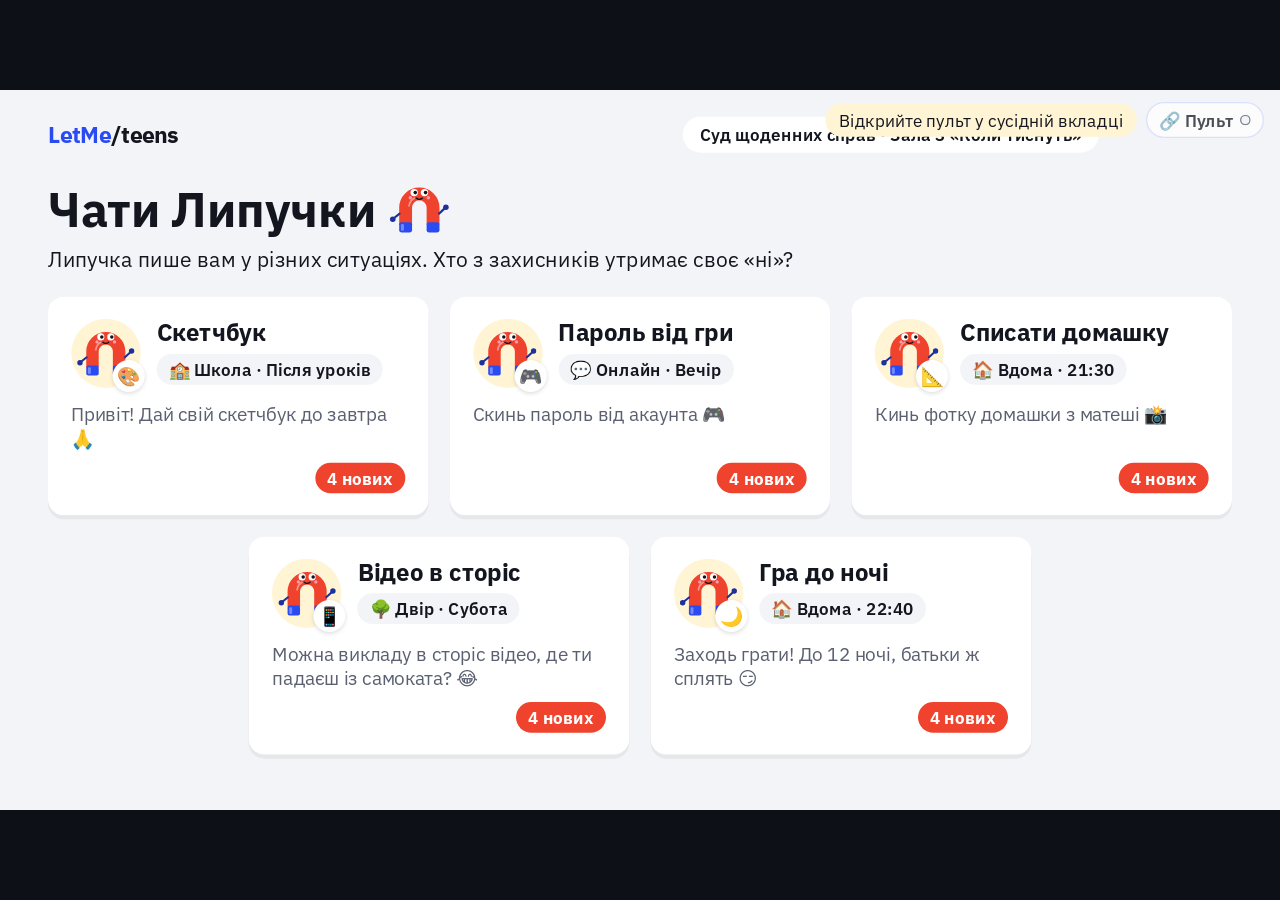
==== index.html @ 35b5435d "Міні-гра «Чат з Липучкою»: екран гри, пульт тренера, сценарії Co-Authored-By: Claude Opus 5.5 <norep" ====
<!doctype html>
<html lang="uk">
<head>
<meta charset="utf-8">
<meta name="viewport" content="width=device-width, initial-scale=1">
<title>Чат з Липучкою</title>
<meta name="description" content="Міні-гра LetMe/teens: втримати своє «ні», коли тиснуть.">
<link rel="icon" href="data:image/svg+xml,<svg xmlns='http://www.w3.org/2000/svg' viewBox='0 0 100 100'><text y='.9em' font-size='90'>🧲</text></svg>">
<link rel="preconnect" href="https://fonts.googleapis.com">
<link rel="preconnect" href="https://fonts.gstatic.com" crossorigin>
<link href="https://fonts.googleapis.com/css2?family=IBM+Plex+Sans:wght@400;600;700&display=swap" rel="stylesheet">
<link rel="stylesheet" href="style.css">
</head>
<body>
<div id="viewport">
  <div id="stage">

    <!-- ===== Список чатів ===== -->
    <section id="view-list" class="view">
      <header class="list-head">
        <div class="brand">LetMe<span>/teens</span></div>
        <div class="crumbs">Суд щоденних справ · Зала 3 «Коли тиснуть»</div>
      </header>
      <h1 class="list-title">Чати Липучки <span class="mag-inline" id="list-mag"></span></h1>
      <p class="list-sub">Липучка пише вам у різних ситуаціях. Хто з захисників утримає своє «ні»?</p>
      <div class="chat-grid" id="chat-grid"></div>
    </section>

    <!-- ===== Чат ===== -->
    <section id="view-chat" class="view">
      <div class="ctx">
        <span class="place-pill" id="ctx-place"></span>
        <p class="ctx-text" id="ctx-text"></p>
      </div>

      <div class="col-left">
        <h2 class="col-title">Сила Липучки</h2>
        <div class="power">
          <div class="meter" id="meter">
            <div class="seg" data-i="3"></div>
            <div class="seg" data-i="2"></div>
            <div class="seg" data-i="1"></div>
            <div class="seg" data-i="0"></div>
          </div>
          <div class="magnet-zone">
            <div class="field" id="field"><i></i><i></i><i></i></div>
            <div class="big-magnet" id="big-magnet"></div>
          </div>
        </div>
        <div class="round-pill" id="round-pill"></div>
        <div class="win-card" id="win-card">
          <div class="win-title">Липучка відклеїлась! 🎉</div>
          <div class="win-sub">Ви 4 рази втримали своє&nbsp;«ні»</div>
        </div>
      </div>

      <div class="phone" id="phone">
        <div class="ph-status"><span id="ph-time">9:41</span><span class="ph-icons">📶 🔋</span></div>
        <div class="ph-head">
          <span class="ph-back">‹</span>
          <div class="ph-ava" id="ph-ava"></div>
          <div class="ph-who">
            <div class="ph-name">Липучка 🧲</div>
            <div class="ph-state" id="ph-state"><i class="online-dot"></i>у мережі</div>
          </div>
        </div>
        <div class="ph-msgs" id="msgs"></div>
        <div class="ph-input"><span class="ph-field">Повідомлення</span><span class="ph-mic">🎙️</span></div>
      </div>

      <div class="col-right">
        <h2 class="col-title">Інструменти захисника</h2>
        <ul class="tools">
          <li>🔁 Платівка: «Моя відповідь — ні»</li>
          <li>🚫 Не сперечаюся</li>
          <li>🚶 Змінюю тему або йду</li>
        </ul>
        <div class="feedback" id="feedback"></div>
      </div>

      <div class="freeze" id="freeze">
        <div class="freeze-card">
          <div class="freeze-title">Стоп-кадр! ⏪</div>
          <div class="freeze-text">Ой, Липучка прилипла! Перемотуємо назад — спробуємо ще раз?</div>
        </div>
      </div>
    </section>

    <!-- ===== Частина Б: Редакція суду ===== -->
    <section id="view-edit" class="view">
      <header class="list-head">
        <div class="brand">LetMe<span>/teens</span></div>
        <div class="crumbs">Суд щоденних справ · Частина Б</div>
      </header>
      <h1 class="list-title">Редакція суду ✍️</h1>
      <p class="list-sub" id="edit-sub"></p>
      <div class="drafts" id="drafts"></div>
    </section>

    <div class="confetti" id="confetti"></div>

    <div class="corner">
      <span class="corner-hint" id="corner-hint">Відкрийте пульт у сусідній вкладці</span>
      <button class="pult-link" id="pult-link" type="button" aria-label="Пульт"><span>🔗 Пульт</span><i class="pult-dot" id="pult-dot"></i></button>
      <div class="pult-pop" id="pult-pop">
        <a href="pult.html" target="lypuchka-pult" id="pop-open">Відкрити пульт у новій вкладці ↗</a>
        <div id="pop-room"></div>
        <div class="pop-keys">F — повний екран · Esc — до чатів · 1–4 — оцінка · Пробіл — пропустити «друкує…»</div>
      </div>
    </div>
  </div>
</div>
<script type="module" src="game.js"></script>
</body>
</html>
---- style.css ----
:root {
  --cobalt: #2B4BF2;
  --cobalt-700: #1C319D;
  --cobalt-100: #D5DBFC;
  --sun: #FFC629;
  --sun-100: #FFF4D4;
  --ink: #14161F;
  --ink-muted: #5B6070;
  --paper: #F3F4F7;
  --white: #FFFFFF;
  --tomato: #F0432E;
  --teal: #14998F;
  --bubble: #F5A9C6;
  --leaf: #86B04A;
  --r-card: 24px;
  --r-pill: 999px;
  --font: "IBM Plex Sans", system-ui, -apple-system, "Segoe UI", sans-serif;
}

* { box-sizing: border-box; }
html, body { margin: 0; height: 100%; }
body {
  background: #0E1018;
  color: var(--ink);
  font-family: var(--font);
  overflow: hidden;
}

#viewport { position: fixed; inset: 0; overflow: hidden; }
#stage {
  position: absolute;
  left: 0; top: 0;
  width: 1920px; height: 1080px;
  transform-origin: 0 0;
  background: var(--paper);
  overflow: hidden;
  font-size: 26px;
}

.view { position: absolute; inset: 0; display: none; }
.view.on { display: block; }

/* ---------- Список чатів ---------- */
.list-head {
  display: flex; align-items: center; justify-content: space-between;
  padding: 40px 72px 0;
}
.brand { font-weight: 700; font-size: 34px; color: var(--cobalt); letter-spacing: -.5px; }
.brand span { color: var(--ink); }
.crumbs {
  font-size: 26px; font-weight: 600;
  background: var(--white); border-radius: var(--r-pill);
  padding: 10px 26px; margin-right: 200px;
}
.list-title {
  font-size: 72px; line-height: 1.05; margin: 40px 72px 8px; font-weight: 700;
  display: flex; align-items: center; gap: 20px;
}
.mag-inline { display: inline-block; width: 90px; height: 90px; }
.mag-inline svg { width: 100%; height: 100%; }
.list-sub { font-size: 32px; margin: 0 72px 36px; color: var(--ink); }

.chat-grid {
  display: grid; grid-template-columns: repeat(6, 1fr);
  gap: 32px; padding: 0 72px;
}
.chat-card {
  grid-column: span 2;
  background: var(--white);
  border-radius: var(--r-card);
  padding: 30px 32px;
  display: grid; grid-template-columns: 104px 1fr; gap: 6px 24px;
  align-items: start;
  box-shadow: 0 6px 0 rgba(20,22,31,.06);
  border: 3px solid transparent;
  cursor: pointer;
  position: relative;
  min-height: 300px;
  grid-template-rows: auto auto 1fr auto;
}
.chat-card:nth-child(4) { grid-column: 2 / span 2; }
.chat-card:nth-child(5) { grid-column: 4 / span 2; }
.chat-card.done { border-color: var(--leaf); }
.chat-card .ava { grid-row: span 2; }
.ava {
  width: 104px; height: 104px; border-radius: 50%;
  background: var(--sun-100); display: grid; place-items: center;
  position: relative;
}
.ava svg { width: 84%; height: 84%; }
.ava .ic {
  position: absolute; right: -6px; bottom: -6px;
  width: 48px; height: 48px; border-radius: 50%;
  background: var(--white); display: grid; place-items: center; font-size: 28px;
  box-shadow: 0 2px 6px rgba(20,22,31,.15);
}
.card-title { font-size: 36px; font-weight: 700; line-height: 1.15; }
.place-pill {
  display: inline-block; justify-self: start;
  background: var(--paper); border-radius: var(--r-pill);
  padding: 6px 18px; font-size: 26px; font-weight: 600; white-space: nowrap;
}
.card-preview {
  grid-column: 1 / -1;
  font-size: 28px; line-height: 1.35; color: var(--ink-muted);
  margin-top: 14px;
  display: -webkit-box; -webkit-line-clamp: 2; -webkit-box-orient: vertical; overflow: hidden;
}
.card-badge {
  grid-column: 1 / -1; justify-self: end; align-self: end; margin-top: 10px;
  border-radius: var(--r-pill); padding: 6px 18px;
  font-size: 26px; font-weight: 700;
  background: var(--tomato); color: var(--white);
}
.chat-card.done .card-badge { background: var(--leaf); color: var(--ink); }

/* ---------- Чат ---------- */
.ctx {
  position: absolute; left: 72px; right: 72px; top: 26px; height: 108px;
  display: flex; align-items: center; gap: 24px;
  background: var(--white); border-radius: var(--r-card);
  padding: 14px 32px;
}
.ctx .place-pill { background: var(--sun); color: var(--ink); font-size: 28px; padding: 10px 22px; }
.ctx-text { margin: 0; font-size: 30px; line-height: 1.3; }

.col-left, .col-right {
  position: absolute; top: 160px; bottom: 30px; width: 560px;
}
.col-left { left: 60px; }
.col-right { right: 60px; }
.col-title { font-size: 34px; margin: 0 0 22px; font-weight: 700; }

.power { display: flex; gap: 26px; height: 520px; }
.meter {
  width: 104px; flex: none;
  display: flex; flex-direction: column; gap: 12px;
  padding: 12px; background: var(--white); border-radius: var(--r-card);
}
.seg {
  flex: 1; border-radius: 16px;
  background: var(--tomato);
  position: relative;
  transition: background .5s, opacity .5s, transform .5s;
}
.seg::after {
  content: "🧲"; position: absolute; inset: 0; display: grid; place-items: center; font-size: 34px;
  transition: opacity .4s;
}
.seg.off { background: var(--paper); box-shadow: inset 0 0 0 3px var(--cobalt-100); }
.seg.off::after { opacity: 0; }
.seg.pop { animation: segpop .6s; }
@keyframes segpop { 30% { transform: scale(1.15); background: var(--sun); } }

.magnet-zone { position: relative; flex: 1; }
.big-magnet {
  position: absolute; top: 90px; right: -40px;
  width: 300px; height: 300px;
  --away: 0px;
  transition: transform .8s cubic-bezier(.3,1.4,.5,1);
  transform: translateX(var(--away)) rotate(14deg);
}
.big-magnet svg { width: 100%; height: 100%; overflow: visible; }
.big-magnet.wiggle { animation: wiggle 1.2s ease-in-out infinite; }
@keyframes wiggle { 50% { translate: 0 -10px; } }
.big-magnet.fly { animation: flyaway 1.8s ease-in forwards; }
@keyframes flyaway {
  20% { translate: 30px 10px; }
  100% { translate: -700px -900px; rotate: -540deg; opacity: 0; }
}
.big-magnet.snap { animation: snap .5s; }
@keyframes snap { 50% { translate: 80px 0; } }
.field {
  position: absolute; right: -70px; top: 140px; width: 80px; height: 200px;
  transition: opacity .6s;
}
.field i {
  position: absolute; top: 50%; border: 5px solid var(--cobalt); border-left: 0; border-top-color: transparent; border-bottom-color: transparent;
  border-radius: 0 50% 50% 0; opacity: .5;
  animation: pulse 1.6s ease-in-out infinite;
}
.field i:nth-child(1) { left: 0; width: 24px; height: 60px; margin-top: -30px; }
.field i:nth-child(2) { left: 14px; width: 36px; height: 110px; margin-top: -55px; animation-delay: .2s; }
.field i:nth-child(3) { left: 28px; width: 48px; height: 160px; margin-top: -80px; animation-delay: .4s; }
@keyframes pulse { 50% { opacity: .15; } }

.round-pill {
  margin-top: 26px; display: inline-block;
  background: var(--cobalt); color: var(--white);
  border-radius: var(--r-pill); padding: 12px 28px; font-size: 30px; font-weight: 600;
}

.win-card {
  display: none;
  position: absolute; left: 0; right: 0; top: 70px; height: 520px;
  background: var(--sun); color: var(--ink); border-radius: var(--r-card);
  padding: 44px 36px; text-align: center;
  flex-direction: column; justify-content: center;
  box-shadow: 0 10px 0 rgba(20,22,31,.12);
}
.win-card.on { display: flex; animation: popin .6s cubic-bezier(.3,1.5,.5,1); }
.win-title { font-size: 56px; font-weight: 700; line-height: 1.1; }
.win-sub { font-size: 36px; margin-top: 18px; font-weight: 600; }
@keyframes popin { from { transform: scale(.6); opacity: 0; } }

/* Телефон */
.phone {
  position: absolute; left: 650px; top: 152px;
  width: 620px; height: 912px;
  background: var(--white);
  border: 14px solid var(--ink);
  border-radius: 64px;
  overflow: hidden;
  display: flex; flex-direction: column;
  box-shadow: 0 24px 50px rgba(20,22,31,.18);
  transition: filter .4s, transform .4s;
}
.ph-status {
  display: flex; justify-content: space-between; align-items: center;
  padding: 12px 36px 4px; font-size: 26px; font-weight: 600; flex: none;
}
.ph-head {
  display: flex; align-items: center; gap: 16px;
  padding: 10px 22px 16px; border-bottom: 2px solid var(--paper); flex: none;
}
.ph-back { font-size: 54px; color: var(--cobalt); line-height: 1; margin-top: -8px; }
.ph-ava { width: 76px; height: 76px; border-radius: 50%; background: var(--sun-100); display: grid; place-items: center; flex: none; }
.ph-ava svg { width: 84%; height: 84%; }
.ph-name { font-size: 32px; font-weight: 700; line-height: 1.1; }
.ph-state { font-size: 26px; color: var(--ink-muted); display: flex; align-items: center; gap: 8px; }
.ph-state.typing { color: var(--cobalt-700); font-weight: 600; }
.online-dot { width: 14px; height: 14px; border-radius: 50%; background: var(--leaf); display: inline-block; }
.ph-state.typing .online-dot { display: none; }

.ph-msgs {
  flex: 1; overflow-y: auto; overflow-x: hidden;
  padding: 18px 20px 24px;
  display: flex; flex-direction: column; gap: 12px;
  background: linear-gradient(var(--white), #F8F9FC);
  scrollbar-width: none;
}
.ph-msgs::-webkit-scrollbar { display: none; }
.ph-msgs > :first-child { margin-top: auto; }

.ph-input {
  flex: none; display: flex; align-items: center; gap: 14px;
  padding: 14px 20px 22px; border-top: 2px solid var(--paper);
}
.ph-field {
  flex: 1; background: var(--paper); border-radius: var(--r-pill);
  padding: 14px 24px; font-size: 26px; color: var(--ink-muted);
}
.ph-mic { font-size: 32px; }

.msg { display: flex; flex-direction: column; max-width: 84%; }
.msg.ly { align-self: flex-start; align-items: flex-start; }
.msg.kid { align-self: flex-end; align-items: flex-end; }
.msg.sys { align-self: center; max-width: 100%; }
.msg.enter { animation: msgin .35s cubic-bezier(.2,1.3,.5,1); }
.msg.leave { animation: msgout .5s forwards; }
@keyframes msgin { from { transform: translateY(20px) scale(.9); opacity: 0; } }
@keyframes msgout { to { transform: translateX(80px); opacity: 0; } }

.bub {
  font-size: 32px; line-height: 1.3;
  padding: 14px 24px; border-radius: var(--r-card);
  overflow-wrap: anywhere;
}
.ly .bub { background: var(--cobalt-100); color: var(--ink); border-bottom-left-radius: 8px; }
.kid .bub { background: var(--cobalt); color: var(--white); border-bottom-right-radius: 8px; }
.ly.burst-more .bub { border-top-left-radius: 8px; }
.who { font-size: 26px; font-weight: 600; color: var(--ink-muted); margin: 6px 10px 4px; }
.ticks { font-size: 26px; margin-left: 12px; opacity: .55; white-space: nowrap; color: var(--white); }
.ticks.read { opacity: 1; font-weight: 700; }
.sys-pill {
  font-size: 26px; font-weight: 600; background: var(--paper); border-radius: var(--r-pill);
  padding: 6px 20px; margin: 8px 0;
}
.sticker { font-size: 120px; line-height: 1.1; padding: 4px 6px; }
.voice { display: flex; flex-direction: column; gap: 10px; min-width: 380px; }
.voice-row { display: flex; align-items: center; gap: 16px; }
.voice-play {
  width: 56px; height: 56px; border-radius: 50%; background: var(--cobalt); color: var(--white);
  display: grid; place-items: center; font-size: 24px; flex: none;
}
.wave { display: flex; align-items: center; gap: 4px; height: 50px; flex: 1; }
.wave i { width: 6px; border-radius: 3px; background: var(--cobalt-700); }
.voice-dur { font-size: 26px; font-weight: 600; white-space: nowrap; }
.voice-tr { font-style: italic; font-size: 30px; line-height: 1.3; }
.typing-bub { display: flex; gap: 10px; padding: 22px 26px; }
.typing-bub i {
  width: 16px; height: 16px; border-radius: 50%; background: var(--cobalt-700);
  animation: dots 1s infinite;
}
.typing-bub i:nth-child(2) { animation-delay: .15s; }
.typing-bub i:nth-child(3) { animation-delay: .3s; }
@keyframes dots { 0%, 60%, 100% { transform: translateY(0); opacity: .4; } 30% { transform: translateY(-10px); opacity: 1; } }

/* Права колонка */
.tools { list-style: none; margin: 0 0 30px; padding: 0; display: flex; flex-direction: column; gap: 16px; }
.tools li {
  background: var(--white); border: 3px solid var(--cobalt);
  border-radius: 40px; padding: 16px 28px;
  font-size: 28px; font-weight: 600; line-height: 1.25;
}
.feedback { display: flex; flex-direction: column; gap: 18px; }
.fb {
  border-radius: var(--r-card); padding: 24px 28px;
  font-size: 30px; line-height: 1.3; font-weight: 600;
  animation: popin .45s cubic-bezier(.3,1.5,.5,1);
}
.fb big { display: block; font-size: 40px; line-height: 1.15; font-weight: 700; margin-bottom: 4px; }
.fb.turn { background: var(--sun-100); color: var(--ink); border: 3px dashed var(--sun); }
.fb.praise { background: var(--leaf); color: var(--ink); }
.fb.praise.blue { background: var(--teal); color: var(--white); }
.fb.warn { background: var(--sun); color: var(--ink); }
.fb.alert { background: var(--white); color: var(--ink); border: 4px solid var(--tomato); }

/* Стоп-кадр */
.freeze {
  position: absolute; inset: 0; display: none;
  background: rgba(20,22,31,.72);
  align-items: center; justify-content: center;
  z-index: 20;
}
.freeze.on { display: flex; animation: fadein .3s; }
.freeze::before, .freeze::after {
  content: ""; position: absolute; left: 0; right: 0; height: 60px;
  background: repeating-linear-gradient(90deg, var(--ink) 0 40px, transparent 40px 70px);
  border-block: 10px solid var(--ink);
}
.freeze::before { top: 0; }
.freeze::after { bottom: 0; }
.freeze-card {
  background: var(--white); border-radius: var(--r-card);
  border: 8px solid var(--tomato);
  padding: 50px 64px; text-align: center; max-width: 1100px;
  animation: popin .5s cubic-bezier(.3,1.5,.5,1);
}
.freeze-title { font-size: 96px; font-weight: 700; line-height: 1; }
.freeze-text { font-size: 40px; margin-top: 26px; line-height: 1.3; font-weight: 600; }
#view-chat.frozen .phone { filter: grayscale(1) contrast(1.1); transform: rotate(-1.5deg); }
@keyframes fadein { from { opacity: 0; } }

/* ---------- Частина Б ---------- */
.drafts {
  display: grid; grid-template-columns: 1fr 1fr; gap: 32px; padding: 0 72px;
}
.draft {
  background: var(--white); border-radius: var(--r-card); padding: 30px 34px;
  border: 4px solid transparent; transition: border-color .3s, box-shadow .3s;
  display: flex; flex-direction: column; gap: 18px;
}
.draft.active { border-color: var(--sun); box-shadow: 0 0 0 10px var(--sun-100); }
.draft-top { display: flex; align-items: center; gap: 16px; }
.draft-top .ava { width: 72px; height: 72px; }
.draft-label { font-size: 28px; font-weight: 700; flex: 1; }
.tag { border-radius: var(--r-pill); padding: 6px 18px; font-size: 26px; font-weight: 700; }
.tag.edit { background: var(--sun); color: var(--ink); }
.tag.ok { background: var(--leaf); color: var(--ink); }
.was, .now {
  font-size: 34px; line-height: 1.3; border-radius: var(--r-card); padding: 18px 26px;
  position: relative;
}
.was { background: var(--cobalt-100); color: var(--ink); }
.was.struck { background: var(--paper); text-decoration: line-through; text-decoration-color: var(--tomato); text-decoration-thickness: 5px; box-shadow: inset 6px 0 0 var(--tomato); }
.now { background: var(--white); border: 4px solid var(--teal); color: var(--ink); animation: popin .5s cubic-bezier(.3,1.5,.5,1); }
.lbl { display: block; font-size: 26px; font-weight: 700; margin-bottom: 4px; text-decoration: none; }
.was.struck .lbl { display: inline-block; color: var(--white); background: var(--tomato); border-radius: var(--r-pill); padding: 2px 14px; }
.now .lbl { display: inline-block; background: var(--leaf); color: var(--ink); border-radius: var(--r-pill); padding: 2px 14px; }
.arrow { font-size: 40px; text-align: center; line-height: 1; }

/* ---------- Конфеті ---------- */
.confetti { position: absolute; inset: 0; pointer-events: none; overflow: hidden; z-index: 30; }
.confetti i {
  position: absolute; top: -40px; width: 18px; height: 28px; border-radius: 4px;
  animation: fall linear forwards;
}
@keyframes fall { to { transform: translateY(1200px) rotate(720deg); } }

/* ---------- Кут: пульт ---------- */
.corner {
  position: absolute; right: 24px; top: 18px; z-index: 40;
  display: flex; align-items: center; gap: 14px;
}
#view-chat.on ~ .corner { top: auto; bottom: 18px; }
.corner-hint {
  font-size: 26px; background: var(--sun-100); color: var(--ink);
  padding: 8px 20px; border-radius: var(--r-pill); display: none;
}
.corner-hint.on { display: inline-block; }
.pult-link {
  font: 600 26px var(--font); color: var(--ink);
  background: var(--white); border: 2px solid var(--cobalt-100);
  border-radius: var(--r-pill); padding: 8px 18px;
  display: flex; align-items: center; gap: 10px; cursor: pointer; opacity: .75;
}
.pult-link:hover { opacity: 1; }
.pult-dot { width: 16px; height: 16px; border-radius: 50%; background: var(--paper); box-shadow: inset 0 0 0 2px var(--ink-muted); }
.pult-dot.on { background: var(--leaf); box-shadow: none; }
.pult-pop {
  display: none; position: absolute; right: 0; top: 64px; width: 560px;
  background: var(--white); border-radius: var(--r-card); padding: 24px;
  box-shadow: 0 12px 40px rgba(20,22,31,.25); font-size: 26px; line-height: 1.35;
}
#view-chat.on ~ .corner .pult-pop { top: auto; bottom: 64px; }
.pult-pop.on { display: block; }
.pult-pop a { color: var(--cobalt-700); font-weight: 700; }
.pult-pop #pop-room { margin: 12px 0; }
.pop-keys { color: var(--ink-muted); }
.room-code { font-size: 44px; font-weight: 700; letter-spacing: 6px; }

@media (prefers-reduced-motion: reduce) {
  *, *::before, *::after { animation: none !important; transition: none !important; }
  .confetti { display: none; }
}
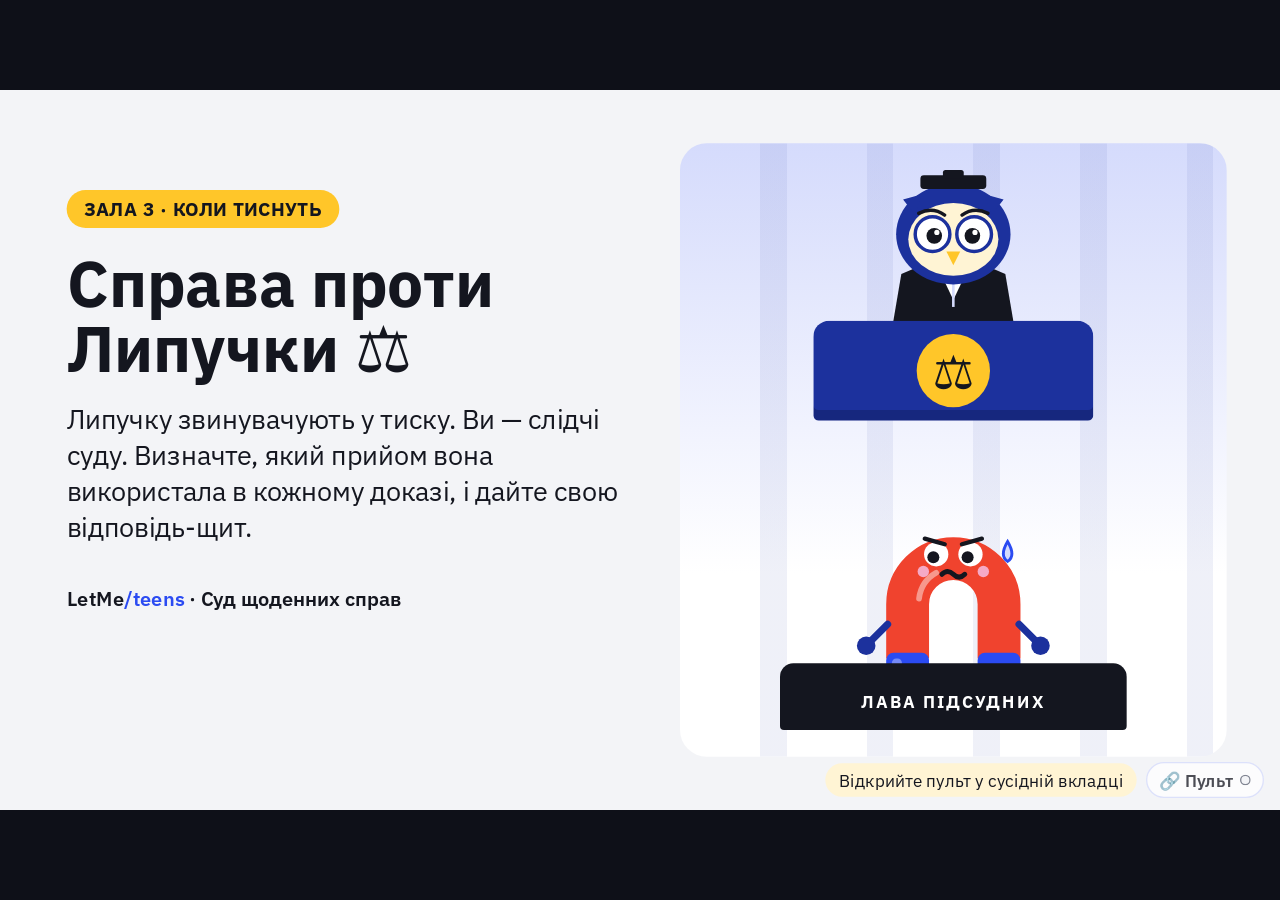
==== commit 7f597acc: "Замінити гру на «Справа проти Липучки»: докази, дошка прийомів, пульт-майстер Co-Authored-By: Claude" ====
--- a/index.html
+++ b/index.html
@@ -3,98 +3,87 @@
 <head>
 <meta charset="utf-8">
 <meta name="viewport" content="width=device-width, initial-scale=1">
-<title>Чат з Липучкою</title>
-<meta name="description" content="Міні-гра LetMe/teens: втримати своє «ні», коли тиснуть.">
-<link rel="icon" href="data:image/svg+xml,<svg xmlns='http://www.w3.org/2000/svg' viewBox='0 0 100 100'><text y='.9em' font-size='90'>🧲</text></svg>">
+<title>Справа проти Липучки</title>
+<meta name="description" content="Міні-гра LetMe/teens: впізнати прийоми тиску й відповісти щитом.">
+<link rel="icon" href="data:image/svg+xml,<svg xmlns='http://www.w3.org/2000/svg' viewBox='0 0 100 100'><text y='.9em' font-size='90'>⚖️</text></svg>">
 <link rel="preconnect" href="https://fonts.googleapis.com">
 <link rel="preconnect" href="https://fonts.gstatic.com" crossorigin>
-<link href="https://fonts.googleapis.com/css2?family=IBM+Plex+Sans:wght@400;600;700&display=swap" rel="stylesheet">
+<link href="https://fonts.googleapis.com/css2?family=Caveat:wght@600&family=IBM+Plex+Sans:ital,wght@0,400;0,600;0,700;1,400&display=swap" rel="stylesheet">
 <link rel="stylesheet" href="style.css">
 </head>
-<body>
+<body class="no-anim">
 <div id="viewport">
   <div id="stage">
 
-    <!-- ===== Список чатів ===== -->
-    <section id="view-list" class="view">
-      <header class="list-head">
-        <div class="brand">LetMe<span>/teens</span></div>
-        <div class="crumbs">Суд щоденних справ · Зала 3 «Коли тиснуть»</div>
-      </header>
-      <h1 class="list-title">Чати Липучки <span class="mag-inline" id="list-mag"></span></h1>
-      <p class="list-sub">Липучка пише вам у різних ситуаціях. Хто з захисників утримає своє «ні»?</p>
-      <div class="chat-grid" id="chat-grid"></div>
-    </section>
-
-    <!-- ===== Чат ===== -->
-    <section id="view-chat" class="view">
-      <div class="ctx">
-        <span class="place-pill" id="ctx-place"></span>
-        <p class="ctx-text" id="ctx-text"></p>
+    <!-- ===== Заставка ===== -->
+    <section id="view-intro" class="view">
+      <div class="intro-text">
+        <span class="hall-pill">ЗАЛА 3 · КОЛИ ТИСНУТЬ</span>
+        <h1>Справа проти Липучки ⚖️</h1>
+        <p>Липучку звинувачують у тиску. Ви — слідчі суду. Визначте, який прийом вона використала в кожному доказі, і дайте свою відповідь-щит.</p>
+        <div class="brand">LetMe<span>/teens</span> · Суд щоденних справ</div>
       </div>
-
-      <div class="col-left">
-        <h2 class="col-title">Сила Липучки</h2>
-        <div class="power">
-          <div class="meter" id="meter">
-            <div class="seg" data-i="3"></div>
-            <div class="seg" data-i="2"></div>
-            <div class="seg" data-i="1"></div>
-            <div class="seg" data-i="0"></div>
-          </div>
-          <div class="magnet-zone">
-            <div class="field" id="field"><i></i><i></i><i></i></div>
-            <div class="big-magnet" id="big-magnet"></div>
-          </div>
+      <div class="court">
+        <div class="judge-desk">
+          <div class="owl" id="intro-owl"></div>
+          <div class="desk"><span>⚖️</span></div>
         </div>
-        <div class="round-pill" id="round-pill"></div>
-        <div class="win-card" id="win-card">
-          <div class="win-title">Липучка відклеїлась! 🎉</div>
-          <div class="win-sub">Ви 4 рази втримали своє&nbsp;«ні»</div>
-        </div>
-      </div>
-
-      <div class="phone" id="phone">
-        <div class="ph-status"><span id="ph-time">9:41</span><span class="ph-icons">📶 🔋</span></div>
-        <div class="ph-head">
-          <span class="ph-back">‹</span>
-          <div class="ph-ava" id="ph-ava"></div>
-          <div class="ph-who">
-            <div class="ph-name">Липучка 🧲</div>
-            <div class="ph-state" id="ph-state"><i class="online-dot"></i>у мережі</div>
-          </div>
-        </div>
-        <div class="ph-msgs" id="msgs"></div>
-        <div class="ph-input"><span class="ph-field">Повідомлення</span><span class="ph-mic">🎙️</span></div>
-      </div>
-
-      <div class="col-right">
-        <h2 class="col-title">Інструменти захисника</h2>
-        <ul class="tools">
-          <li>🔁 Платівка: «Моя відповідь — ні»</li>
-          <li>🚫 Не сперечаюся</li>
-          <li>🚶 Змінюю тему або йду</li>
-        </ul>
-        <div class="feedback" id="feedback"></div>
-      </div>
-
-      <div class="freeze" id="freeze">
-        <div class="freeze-card">
-          <div class="freeze-title">Стоп-кадр! ⏪</div>
-          <div class="freeze-text">Ой, Липучка прилипла! Перемотуємо назад — спробуємо ще раз?</div>
+        <div class="dock">
+          <div class="dock-mag" id="intro-mag"></div>
+          <div class="dock-bench">ЛАВА ПІДСУДНИХ</div>
         </div>
       </div>
     </section>
 
-    <!-- ===== Частина Б: Редакція суду ===== -->
-    <section id="view-edit" class="view">
-      <header class="list-head">
-        <div class="brand">LetMe<span>/teens</span></div>
-        <div class="crumbs">Суд щоденних справ · Частина Б</div>
+    <!-- ===== Доказ ===== -->
+    <section id="view-case" class="view">
+      <header class="case-head">
+        <div class="case-title">Справа проти Липучки ⚖️</div>
+        <span class="hall-pill small">ЗАЛА 3 · КОЛИ ТИСНУТЬ</span>
       </header>
-      <h1 class="list-title">Редакція суду ✍️</h1>
-      <p class="list-sub" id="edit-sub"></p>
-      <div class="drafts" id="drafts"></div>
+
+      <article class="ev-card" id="ev-card">
+        <div class="ev-pills">
+          <span class="pill num" id="ev-num"></span>
+          <span class="pill place" id="ev-place"></span>
+        </div>
+        <p class="ev-ctx" id="ev-ctx"></p>
+        <div class="ev-body" id="ev-body"></div>
+        <div class="stamps" id="stamps"></div>
+        <div class="ev-why" id="ev-why"></div>
+      </article>
+
+      <div class="bench">
+        <div class="bench-mag" id="bench-mag"></div>
+        <div class="bench-seat">ЛАВА ПІДСУДНИХ</div>
+      </div>
+      <div class="plaques" id="plaques"></div>
+
+      <aside class="board">
+        <div class="board-head">
+          <h2>Дошка прийомів</h2>
+          <span class="counter" id="counter"></span>
+        </div>
+        <div class="board-grid" id="board"></div>
+      </aside>
+    </section>
+
+    <!-- ===== Вирок ===== -->
+    <section id="view-verdict" class="view">
+      <div class="verdict-top">
+        <div class="v-judge">
+          <div class="owl" id="v-owl"></div>
+          <div class="gavel" id="gavel"></div>
+          <div class="desk small"><span>⚖️</span></div>
+        </div>
+        <div class="v-plaque">
+          <div class="v-title">⚖️ ВИРОК</div>
+          <div class="v-text">Прийоми Липучки викрито — вони більше не діють!</div>
+        </div>
+        <div class="v-mag" id="v-mag"></div>
+      </div>
+      <h2 class="shields-title">Ваші щити від тиску 🛡</h2>
+      <div class="shields" id="shields"></div>
     </section>
 
     <div class="confetti" id="confetti"></div>
@@ -103,9 +92,9 @@
       <span class="corner-hint" id="corner-hint">Відкрийте пульт у сусідній вкладці</span>
       <button class="pult-link" id="pult-link" type="button" aria-label="Пульт"><span>🔗 Пульт</span><i class="pult-dot" id="pult-dot"></i></button>
       <div class="pult-pop" id="pult-pop">
-        <a href="pult.html" target="lypuchka-pult" id="pop-open">Відкрити пульт у новій вкладці ↗</a>
+        <a href="pult.html" target="sprava-pult">Відкрити пульт у новій вкладці ↗</a>
         <div id="pop-room"></div>
-        <div class="pop-keys">F — повний екран · Esc — до чатів · 1–4 — оцінка · Пробіл — пропустити «друкує…»</div>
+        <div class="pop-keys">F — повний екран · Пробіл — далі · 1–6 — обрати прийом · Esc — на початок</div>
       </div>
     </div>
   </div>
--- a/style.css
+++ b/style.css
@@ -12,405 +12,323 @@
   --teal: #14998F;
   --bubble: #F5A9C6;
   --leaf: #86B04A;
+  --apricot: #FFB98A;
   --r-card: 24px;
   --r-pill: 999px;
   --font: "IBM Plex Sans", system-ui, -apple-system, "Segoe UI", sans-serif;
-}
-
+  --hand: "Caveat", "Segoe Print", "Comic Sans MS", cursive;
+}
 * { box-sizing: border-box; }
 html, body { margin: 0; height: 100%; }
-body {
-  background: #0E1018;
-  color: var(--ink);
-  font-family: var(--font);
-  overflow: hidden;
-}
-
+body { background: #0E1018; color: var(--ink); font-family: var(--font); overflow: hidden; }
 #viewport { position: fixed; inset: 0; overflow: hidden; }
 #stage {
-  position: absolute;
-  left: 0; top: 0;
-  width: 1920px; height: 1080px;
-  transform-origin: 0 0;
-  background: var(--paper);
-  overflow: hidden;
-  font-size: 26px;
-}
-
+  position: absolute; left: 0; top: 0; width: 1920px; height: 1080px;
+  transform-origin: 0 0; background: var(--paper); overflow: hidden; font-size: 26px;
+}
 .view { position: absolute; inset: 0; display: none; }
 .view.on { display: block; }
-
-/* ---------- Список чатів ---------- */
-.list-head {
-  display: flex; align-items: center; justify-content: space-between;
-  padding: 40px 72px 0;
-}
-.brand { font-weight: 700; font-size: 34px; color: var(--cobalt); letter-spacing: -.5px; }
-.brand span { color: var(--ink); }
-.crumbs {
-  font-size: 26px; font-weight: 600;
-  background: var(--white); border-radius: var(--r-pill);
-  padding: 10px 26px; margin-right: 200px;
-}
-.list-title {
-  font-size: 72px; line-height: 1.05; margin: 40px 72px 8px; font-weight: 700;
-  display: flex; align-items: center; gap: 20px;
-}
-.mag-inline { display: inline-block; width: 90px; height: 90px; }
-.mag-inline svg { width: 100%; height: 100%; }
-.list-sub { font-size: 32px; margin: 0 72px 36px; color: var(--ink); }
-
-.chat-grid {
-  display: grid; grid-template-columns: repeat(6, 1fr);
-  gap: 32px; padding: 0 72px;
-}
-.chat-card {
-  grid-column: span 2;
-  background: var(--white);
-  border-radius: var(--r-card);
-  padding: 30px 32px;
-  display: grid; grid-template-columns: 104px 1fr; gap: 6px 24px;
-  align-items: start;
-  box-shadow: 0 6px 0 rgba(20,22,31,.06);
-  border: 3px solid transparent;
-  cursor: pointer;
+.no-anim *, .no-anim *::before, .no-anim *::after { animation: none !important; transition: none !important; }
+
+.hall-pill {
+  display: inline-block; background: var(--sun); color: var(--ink);
+  border-radius: var(--r-pill); padding: 10px 26px; font-weight: 700; font-size: 28px; letter-spacing: 1px;
+}
+.hall-pill.small { font-size: 26px; padding: 6px 20px; }
+.pill { display: inline-block; border-radius: var(--r-pill); padding: 8px 22px; font-weight: 600; font-size: 28px; white-space: nowrap; }
+
+/* ---------- Заставка ---------- */
+.intro-text { position: absolute; left: 100px; top: 150px; width: 860px; }
+.intro-text h1 { font-size: 96px; line-height: 1.02; margin: 34px 0 30px; font-weight: 700; }
+.intro-text p { font-size: 40px; line-height: 1.35; margin: 0; }
+.brand { margin-top: 60px; font-size: 30px; font-weight: 600; }
+.brand span { color: var(--cobalt); }
+.court {
+  position: absolute; right: 80px; top: 80px; width: 820px; height: 920px;
+  background: linear-gradient(var(--cobalt-100), var(--white) 70%);
+  border-radius: 40px; overflow: hidden;
+}
+.court::before { /* колони */
+  content: ""; position: absolute; inset: 0;
+  background: repeating-linear-gradient(90deg, transparent 0 120px, rgba(28,49,157,.07) 120px 160px);
+}
+.judge-desk { position: absolute; left: 50%; top: 40px; transform: translateX(-50%); width: 420px; text-align: center; }
+.owl { width: 260px; height: 286px; margin: 0 auto -60px; position: relative; z-index: 1; }
+.owl svg, .dock-mag svg, .bench-mag svg, .v-mag svg, .gavel svg { width: 100%; height: 100%; display: block; overflow: visible; }
+.desk {
+  position: relative; z-index: 2; height: 150px; border-radius: 24px 24px 8px 8px;
+  background: var(--cobalt-700); display: grid; place-items: center; font-size: 70px;
+  box-shadow: inset 0 -16px 0 rgba(0,0,0,.2);
+}
+.desk span { background: var(--sun); width: 110px; height: 110px; border-radius: 50%; display: grid; place-items: center; }
+.desk.small { height: 110px; font-size: 50px; }
+.desk.small span { width: 80px; height: 80px; }
+.dock { position: absolute; left: 50%; bottom: 40px; transform: translateX(-50%); width: 520px; text-align: center; }
+.dock-mag { width: 300px; height: 300px; margin: 0 auto -70px; animation: nervous 1.4s ease-in-out infinite; }
+.dock-bench, .bench-seat {
+  position: relative; background: var(--ink); color: var(--white); font-weight: 700; letter-spacing: 3px;
+  border-radius: 20px 20px 6px 6px; padding: 40px 0 26px; font-size: 26px;
+}
+@keyframes nervous { 0%, 100% { transform: rotate(-3deg); } 50% { transform: rotate(3deg) translateY(-4px); } }
+.sweat { animation: sweat 1.4s ease-in infinite; }
+@keyframes sweat { 0% { transform: translateY(0); opacity: 1; } 100% { transform: translateY(18px); opacity: 0; } }
+
+/* ---------- Доказ ---------- */
+.case-head { position: absolute; left: 60px; top: 30px; width: 1100px; display: flex; align-items: center; gap: 24px; height: 60px; }
+.case-title { font-size: 40px; font-weight: 700; }
+
+.ev-card {
+  position: absolute; left: 60px; top: 110px; width: 1100px; height: 690px;
+  background: var(--white); border-radius: var(--r-card); padding: 30px 34px;
+  display: flex; flex-direction: column;
+  box-shadow: 0 8px 0 rgba(20,22,31,.06);
+}
+.ev-card.thud { animation: thud .45s; }
+@keyframes thud { 20% { transform: translateY(8px) rotate(.4deg); } 40% { transform: translateY(-4px) rotate(-.3deg); } 60% { transform: translateY(2px); } }
+.ev-pills { display: flex; gap: 14px; align-items: center; }
+.pill.num { background: var(--ink); color: var(--white); }
+.pill.place { background: var(--paper); color: var(--ink); }
+.ev-ctx { font-size: 30px; line-height: 1.3; margin: 14px 0 12px; }
+.ev-body { flex: 1; min-height: 0; display: flex; align-items: center; justify-content: center; position: relative; }
+.ev-body.enter > * { animation: evin .5s cubic-bezier(.2,1.2,.4,1); }
+@keyframes evin { from { opacity: 0; transform: translateY(30px) scale(.96); } }
+.ev-why { min-height: 0; }
+.ev-why .why {
+  margin-top: 12px; background: var(--paper); border-radius: 18px; padding: 14px 22px;
+  font-size: 28px; line-height: 1.3; font-weight: 600; animation: fadeup .5s .3s both;
+}
+@keyframes fadeup { from { opacity: 0; transform: translateY(12px); } }
+
+/* Формат: мовлення */
+.f-speech { width: 100%; height: 100%; position: relative; border-radius: 20px; background: var(--sun-100); overflow: hidden; }
+.f-speech .scene-ic { position: absolute; right: 30px; bottom: -30px; font-size: 260px; opacity: .22; }
+.f-speech .who { position: absolute; left: 30px; bottom: 16px; width: 210px; height: 210px; }
+.f-speech .who svg { width: 100%; height: 100%; }
+.f-speech .bubble {
+  position: absolute; left: 230px; top: 36px; right: 40px;
+  background: var(--white); border: 4px solid var(--ink); border-radius: 40px;
+  padding: 30px 40px; font-size: 46px; line-height: 1.25; font-weight: 600;
+}
+.f-speech .bubble::after {
+  content: ""; position: absolute; left: -38px; bottom: 30px; width: 60px; height: 44px;
+  background: var(--white); border-left: 4px solid var(--ink); border-bottom: 4px solid var(--ink);
+  transform: skewX(40deg) rotate(10deg); border-radius: 0 0 0 10px;
+}
+
+/* Формат: записка */
+.f-note {
+  width: 820px; padding: 46px 60px 50px; transform: rotate(-2.5deg);
+  background-color: var(--white);
+  background-image:
+    linear-gradient(115deg, rgba(20,22,31,.05) 0 30%, transparent 30% 55%, rgba(20,22,31,.04) 55% 70%, transparent 70%),
+    linear-gradient(var(--cobalt-100) 2px, transparent 2px),
+    linear-gradient(90deg, var(--cobalt-100) 2px, transparent 2px);
+  background-size: 100% 100%, 36px 36px, 36px 36px;
+  box-shadow: 4px 10px 24px rgba(20,22,31,.18), inset 0 0 40px rgba(20,22,31,.06);
+  clip-path: polygon(0 2%, 4% 0, 30% 1.5%, 55% 0, 80% 1.2%, 100% 0, 99% 40%, 100% 75%, 98.5% 100%, 60% 98.5%, 30% 100%, 2% 98%, 0 60%);
   position: relative;
-  min-height: 300px;
-  grid-template-rows: auto auto 1fr auto;
-}
-.chat-card:nth-child(4) { grid-column: 2 / span 2; }
-.chat-card:nth-child(5) { grid-column: 4 / span 2; }
-.chat-card.done { border-color: var(--leaf); }
-.chat-card .ava { grid-row: span 2; }
-.ava {
-  width: 104px; height: 104px; border-radius: 50%;
-  background: var(--sun-100); display: grid; place-items: center;
-  position: relative;
-}
-.ava svg { width: 84%; height: 84%; }
-.ava .ic {
-  position: absolute; right: -6px; bottom: -6px;
-  width: 48px; height: 48px; border-radius: 50%;
-  background: var(--white); display: grid; place-items: center; font-size: 28px;
-  box-shadow: 0 2px 6px rgba(20,22,31,.15);
-}
-.card-title { font-size: 36px; font-weight: 700; line-height: 1.15; }
-.place-pill {
-  display: inline-block; justify-self: start;
-  background: var(--paper); border-radius: var(--r-pill);
-  padding: 6px 18px; font-size: 26px; font-weight: 600; white-space: nowrap;
-}
-.card-preview {
-  grid-column: 1 / -1;
-  font-size: 28px; line-height: 1.35; color: var(--ink-muted);
-  margin-top: 14px;
-  display: -webkit-box; -webkit-line-clamp: 2; -webkit-box-orient: vertical; overflow: hidden;
-}
-.card-badge {
-  grid-column: 1 / -1; justify-self: end; align-self: end; margin-top: 10px;
-  border-radius: var(--r-pill); padding: 6px 18px;
-  font-size: 26px; font-weight: 700;
-  background: var(--tomato); color: var(--white);
-}
-.chat-card.done .card-badge { background: var(--leaf); color: var(--ink); }
-
-/* ---------- Чат ---------- */
-.ctx {
-  position: absolute; left: 72px; right: 72px; top: 26px; height: 108px;
-  display: flex; align-items: center; gap: 24px;
-  background: var(--white); border-radius: var(--r-card);
-  padding: 14px 32px;
-}
-.ctx .place-pill { background: var(--sun); color: var(--ink); font-size: 28px; padding: 10px 22px; }
-.ctx-text { margin: 0; font-size: 30px; line-height: 1.3; }
-
-.col-left, .col-right {
-  position: absolute; top: 160px; bottom: 30px; width: 560px;
-}
-.col-left { left: 60px; }
-.col-right { right: 60px; }
-.col-title { font-size: 34px; margin: 0 0 22px; font-weight: 700; }
-
-.power { display: flex; gap: 26px; height: 520px; }
-.meter {
-  width: 104px; flex: none;
-  display: flex; flex-direction: column; gap: 12px;
-  padding: 12px; background: var(--white); border-radius: var(--r-card);
-}
-.seg {
-  flex: 1; border-radius: 16px;
-  background: var(--tomato);
-  position: relative;
-  transition: background .5s, opacity .5s, transform .5s;
-}
-.seg::after {
-  content: "🧲"; position: absolute; inset: 0; display: grid; place-items: center; font-size: 34px;
-  transition: opacity .4s;
-}
-.seg.off { background: var(--paper); box-shadow: inset 0 0 0 3px var(--cobalt-100); }
-.seg.off::after { opacity: 0; }
-.seg.pop { animation: segpop .6s; }
-@keyframes segpop { 30% { transform: scale(1.15); background: var(--sun); } }
-
-.magnet-zone { position: relative; flex: 1; }
-.big-magnet {
-  position: absolute; top: 90px; right: -40px;
-  width: 300px; height: 300px;
-  --away: 0px;
-  transition: transform .8s cubic-bezier(.3,1.4,.5,1);
-  transform: translateX(var(--away)) rotate(14deg);
-}
-.big-magnet svg { width: 100%; height: 100%; overflow: visible; }
-.big-magnet.wiggle { animation: wiggle 1.2s ease-in-out infinite; }
-@keyframes wiggle { 50% { translate: 0 -10px; } }
-.big-magnet.fly { animation: flyaway 1.8s ease-in forwards; }
-@keyframes flyaway {
-  20% { translate: 30px 10px; }
-  100% { translate: -700px -900px; rotate: -540deg; opacity: 0; }
-}
-.big-magnet.snap { animation: snap .5s; }
-@keyframes snap { 50% { translate: 80px 0; } }
-.field {
-  position: absolute; right: -70px; top: 140px; width: 80px; height: 200px;
-  transition: opacity .6s;
-}
-.field i {
-  position: absolute; top: 50%; border: 5px solid var(--cobalt); border-left: 0; border-top-color: transparent; border-bottom-color: transparent;
-  border-radius: 0 50% 50% 0; opacity: .5;
-  animation: pulse 1.6s ease-in-out infinite;
-}
-.field i:nth-child(1) { left: 0; width: 24px; height: 60px; margin-top: -30px; }
-.field i:nth-child(2) { left: 14px; width: 36px; height: 110px; margin-top: -55px; animation-delay: .2s; }
-.field i:nth-child(3) { left: 28px; width: 48px; height: 160px; margin-top: -80px; animation-delay: .4s; }
-@keyframes pulse { 50% { opacity: .15; } }
-
-.round-pill {
-  margin-top: 26px; display: inline-block;
-  background: var(--cobalt); color: var(--white);
-  border-radius: var(--r-pill); padding: 12px 28px; font-size: 30px; font-weight: 600;
-}
-
-.win-card {
-  display: none;
-  position: absolute; left: 0; right: 0; top: 70px; height: 520px;
-  background: var(--sun); color: var(--ink); border-radius: var(--r-card);
-  padding: 44px 36px; text-align: center;
-  flex-direction: column; justify-content: center;
-  box-shadow: 0 10px 0 rgba(20,22,31,.12);
-}
-.win-card.on { display: flex; animation: popin .6s cubic-bezier(.3,1.5,.5,1); }
-.win-title { font-size: 56px; font-weight: 700; line-height: 1.1; }
-.win-sub { font-size: 36px; margin-top: 18px; font-weight: 600; }
-@keyframes popin { from { transform: scale(.6); opacity: 0; } }
-
-/* Телефон */
-.phone {
-  position: absolute; left: 650px; top: 152px;
-  width: 620px; height: 912px;
-  background: var(--white);
-  border: 14px solid var(--ink);
-  border-radius: 64px;
-  overflow: hidden;
-  display: flex; flex-direction: column;
-  box-shadow: 0 24px 50px rgba(20,22,31,.18);
-  transition: filter .4s, transform .4s;
-}
-.ph-status {
-  display: flex; justify-content: space-between; align-items: center;
-  padding: 12px 36px 4px; font-size: 26px; font-weight: 600; flex: none;
-}
-.ph-head {
-  display: flex; align-items: center; gap: 16px;
-  padding: 10px 22px 16px; border-bottom: 2px solid var(--paper); flex: none;
-}
-.ph-back { font-size: 54px; color: var(--cobalt); line-height: 1; margin-top: -8px; }
-.ph-ava { width: 76px; height: 76px; border-radius: 50%; background: var(--sun-100); display: grid; place-items: center; flex: none; }
-.ph-ava svg { width: 84%; height: 84%; }
-.ph-name { font-size: 32px; font-weight: 700; line-height: 1.1; }
-.ph-state { font-size: 26px; color: var(--ink-muted); display: flex; align-items: center; gap: 8px; }
-.ph-state.typing { color: var(--cobalt-700); font-weight: 600; }
-.online-dot { width: 14px; height: 14px; border-radius: 50%; background: var(--leaf); display: inline-block; }
-.ph-state.typing .online-dot { display: none; }
-
-.ph-msgs {
-  flex: 1; overflow-y: auto; overflow-x: hidden;
-  padding: 18px 20px 24px;
-  display: flex; flex-direction: column; gap: 12px;
-  background: linear-gradient(var(--white), #F8F9FC);
-  scrollbar-width: none;
-}
-.ph-msgs::-webkit-scrollbar { display: none; }
-.ph-msgs > :first-child { margin-top: auto; }
-
-.ph-input {
-  flex: none; display: flex; align-items: center; gap: 14px;
-  padding: 14px 20px 22px; border-top: 2px solid var(--paper);
-}
-.ph-field {
-  flex: 1; background: var(--paper); border-radius: var(--r-pill);
-  padding: 14px 24px; font-size: 26px; color: var(--ink-muted);
-}
-.ph-mic { font-size: 32px; }
-
-.msg { display: flex; flex-direction: column; max-width: 84%; }
-.msg.ly { align-self: flex-start; align-items: flex-start; }
-.msg.kid { align-self: flex-end; align-items: flex-end; }
-.msg.sys { align-self: center; max-width: 100%; }
-.msg.enter { animation: msgin .35s cubic-bezier(.2,1.3,.5,1); }
-.msg.leave { animation: msgout .5s forwards; }
-@keyframes msgin { from { transform: translateY(20px) scale(.9); opacity: 0; } }
-@keyframes msgout { to { transform: translateX(80px); opacity: 0; } }
-
-.bub {
-  font-size: 32px; line-height: 1.3;
-  padding: 14px 24px; border-radius: var(--r-card);
-  overflow-wrap: anywhere;
-}
-.ly .bub { background: var(--cobalt-100); color: var(--ink); border-bottom-left-radius: 8px; }
-.kid .bub { background: var(--cobalt); color: var(--white); border-bottom-right-radius: 8px; }
-.ly.burst-more .bub { border-top-left-radius: 8px; }
-.who { font-size: 26px; font-weight: 600; color: var(--ink-muted); margin: 6px 10px 4px; }
-.ticks { font-size: 26px; margin-left: 12px; opacity: .55; white-space: nowrap; color: var(--white); }
-.ticks.read { opacity: 1; font-weight: 700; }
-.sys-pill {
-  font-size: 26px; font-weight: 600; background: var(--paper); border-radius: var(--r-pill);
-  padding: 6px 20px; margin: 8px 0;
-}
-.sticker { font-size: 120px; line-height: 1.1; padding: 4px 6px; }
-.voice { display: flex; flex-direction: column; gap: 10px; min-width: 380px; }
-.voice-row { display: flex; align-items: center; gap: 16px; }
-.voice-play {
-  width: 56px; height: 56px; border-radius: 50%; background: var(--cobalt); color: var(--white);
-  display: grid; place-items: center; font-size: 24px; flex: none;
-}
-.wave { display: flex; align-items: center; gap: 4px; height: 50px; flex: 1; }
-.wave i { width: 6px; border-radius: 3px; background: var(--cobalt-700); }
-.voice-dur { font-size: 26px; font-weight: 600; white-space: nowrap; }
-.voice-tr { font-style: italic; font-size: 30px; line-height: 1.3; }
-.typing-bub { display: flex; gap: 10px; padding: 22px 26px; }
-.typing-bub i {
-  width: 16px; height: 16px; border-radius: 50%; background: var(--cobalt-700);
-  animation: dots 1s infinite;
-}
-.typing-bub i:nth-child(2) { animation-delay: .15s; }
-.typing-bub i:nth-child(3) { animation-delay: .3s; }
-@keyframes dots { 0%, 60%, 100% { transform: translateY(0); opacity: .4; } 30% { transform: translateY(-10px); opacity: 1; } }
-
-/* Права колонка */
-.tools { list-style: none; margin: 0 0 30px; padding: 0; display: flex; flex-direction: column; gap: 16px; }
-.tools li {
-  background: var(--white); border: 3px solid var(--cobalt);
-  border-radius: 40px; padding: 16px 28px;
-  font-size: 28px; font-weight: 600; line-height: 1.25;
-}
-.feedback { display: flex; flex-direction: column; gap: 18px; }
-.fb {
-  border-radius: var(--r-card); padding: 24px 28px;
-  font-size: 30px; line-height: 1.3; font-weight: 600;
-  animation: popin .45s cubic-bezier(.3,1.5,.5,1);
-}
-.fb big { display: block; font-size: 40px; line-height: 1.15; font-weight: 700; margin-bottom: 4px; }
-.fb.turn { background: var(--sun-100); color: var(--ink); border: 3px dashed var(--sun); }
-.fb.praise { background: var(--leaf); color: var(--ink); }
-.fb.praise.blue { background: var(--teal); color: var(--white); }
-.fb.warn { background: var(--sun); color: var(--ink); }
-.fb.alert { background: var(--white); color: var(--ink); border: 4px solid var(--tomato); }
-
-/* Стоп-кадр */
-.freeze {
-  position: absolute; inset: 0; display: none;
-  background: rgba(20,22,31,.72);
-  align-items: center; justify-content: center;
-  z-index: 20;
-}
-.freeze.on { display: flex; animation: fadein .3s; }
-.freeze::before, .freeze::after {
-  content: ""; position: absolute; left: 0; right: 0; height: 60px;
-  background: repeating-linear-gradient(90deg, var(--ink) 0 40px, transparent 40px 70px);
-  border-block: 10px solid var(--ink);
-}
-.freeze::before { top: 0; }
-.freeze::after { bottom: 0; }
-.freeze-card {
-  background: var(--white); border-radius: var(--r-card);
-  border: 8px solid var(--tomato);
-  padding: 50px 64px; text-align: center; max-width: 1100px;
-  animation: popin .5s cubic-bezier(.3,1.5,.5,1);
-}
-.freeze-title { font-size: 96px; font-weight: 700; line-height: 1; }
-.freeze-text { font-size: 40px; margin-top: 26px; line-height: 1.3; font-weight: 600; }
-#view-chat.frozen .phone { filter: grayscale(1) contrast(1.1); transform: rotate(-1.5deg); }
-@keyframes fadein { from { opacity: 0; } }
-
-/* ---------- Частина Б ---------- */
-.drafts {
-  display: grid; grid-template-columns: 1fr 1fr; gap: 32px; padding: 0 72px;
-}
-.draft {
-  background: var(--white); border-radius: var(--r-card); padding: 30px 34px;
-  border: 4px solid transparent; transition: border-color .3s, box-shadow .3s;
-  display: flex; flex-direction: column; gap: 18px;
-}
-.draft.active { border-color: var(--sun); box-shadow: 0 0 0 10px var(--sun-100); }
-.draft-top { display: flex; align-items: center; gap: 16px; }
-.draft-top .ava { width: 72px; height: 72px; }
-.draft-label { font-size: 28px; font-weight: 700; flex: 1; }
-.tag { border-radius: var(--r-pill); padding: 6px 18px; font-size: 26px; font-weight: 700; }
-.tag.edit { background: var(--sun); color: var(--ink); }
-.tag.ok { background: var(--leaf); color: var(--ink); }
-.was, .now {
-  font-size: 34px; line-height: 1.3; border-radius: var(--r-card); padding: 18px 26px;
-  position: relative;
-}
-.was { background: var(--cobalt-100); color: var(--ink); }
-.was.struck { background: var(--paper); text-decoration: line-through; text-decoration-color: var(--tomato); text-decoration-thickness: 5px; box-shadow: inset 6px 0 0 var(--tomato); }
-.now { background: var(--white); border: 4px solid var(--teal); color: var(--ink); animation: popin .5s cubic-bezier(.3,1.5,.5,1); }
-.lbl { display: block; font-size: 26px; font-weight: 700; margin-bottom: 4px; text-decoration: none; }
-.was.struck .lbl { display: inline-block; color: var(--white); background: var(--tomato); border-radius: var(--r-pill); padding: 2px 14px; }
-.now .lbl { display: inline-block; background: var(--leaf); color: var(--ink); border-radius: var(--r-pill); padding: 2px 14px; }
-.arrow { font-size: 40px; text-align: center; line-height: 1; }
-
-/* ---------- Конфеті ---------- */
+}
+.f-note .hand { font-family: var(--hand); font-weight: 600; font-size: 72px; line-height: 1.15; color: var(--ink); }
+.f-note .sign { font-family: var(--hand); font-size: 48px; text-align: right; margin-top: 10px; color: var(--ink); }
+
+/* Формат: скриншот ігрового чату */
+.f-shot {
+  width: 900px; height: 100%; max-height: 430px; border: 14px solid var(--ink); border-radius: 44px;
+  background: var(--cobalt-700); overflow: hidden; display: flex; flex-direction: column;
+}
+.f-shot .bar { background: var(--ink); color: var(--white); font-weight: 700; font-size: 28px; padding: 10px 24px; display: flex; justify-content: space-between; }
+.f-shot .msgs { flex: 1; padding: 18px 24px; display: flex; flex-direction: column; gap: 14px; justify-content: flex-end; }
+.f-shot .line { color: var(--white); font-size: 28px; opacity: .8; }
+.f-shot .line b { color: var(--sun); }
+.f-shot .me { display: flex; gap: 16px; align-items: flex-end; }
+.f-shot .me .av { width: 76px; height: 76px; flex: none; background: var(--sun-100); border-radius: 18px; padding: 6px; }
+.f-shot .me .av svg { width: 100%; height: 100%; }
+.f-shot .me .b { background: var(--white); color: var(--ink); border-radius: 22px; padding: 16px 26px; font-size: 42px; line-height: 1.25; font-weight: 600; }
+.f-shot .me .b small { display: block; font-size: 26px; color: var(--cobalt-700); font-weight: 700; }
+
+/* Формат: голосове */
+.f-voice { width: 940px; }
+.f-voice .vb { background: var(--cobalt-100); border-radius: 36px; padding: 26px 30px; display: flex; align-items: center; gap: 24px; }
+.f-voice .av { width: 90px; height: 90px; border-radius: 50%; background: var(--sun-100); flex: none; padding: 8px; }
+.f-voice .av svg { width: 100%; height: 100%; }
+.f-voice .play { width: 80px; height: 80px; border-radius: 50%; background: var(--cobalt); color: var(--white); display: grid; place-items: center; font-size: 34px; flex: none; }
+.f-voice .wave { flex: 1; display: flex; gap: 6px; align-items: center; height: 90px; }
+.f-voice .wave i { flex: 1; border-radius: 4px; background: var(--cobalt-700); transform-origin: center; }
+.f-voice .wave.play i { animation: wave .5s ease-in-out 4 alternate; }
+@keyframes wave { from { transform: scaleY(.3); } to { transform: scaleY(1.15); } }
+.f-voice .dur { font-size: 32px; font-weight: 700; }
+.f-voice .tr { font-style: italic; font-size: 44px; line-height: 1.3; margin: 26px 12px 0; }
+.f-voice .tr small { display: block; font-style: normal; font-size: 26px; color: var(--ink-muted); font-weight: 600; margin-bottom: 4px; }
+
+/* Формат: дзвінок */
+.f-call { width: 100%; height: 100%; display: flex; gap: 26px; }
+.f-call .screen {
+  width: 330px; flex: none; border-radius: 40px; background: var(--cobalt-700); color: var(--white);
+  display: flex; flex-direction: column; align-items: center; justify-content: center; gap: 12px; padding: 20px;
+}
+.f-call .ring { width: 170px; height: 170px; border-radius: 50%; background: var(--sun-100); padding: 16px; box-shadow: 0 0 0 14px rgba(255,255,255,.12), 0 0 0 30px rgba(255,255,255,.06); }
+.f-call .ring svg { width: 100%; height: 100%; }
+.f-call .name { font-size: 36px; font-weight: 700; margin-top: 18px; }
+.f-call .time { font-size: 30px; font-variant-numeric: tabular-nums; }
+.f-call .btns { display: flex; gap: 30px; margin-top: 16px; }
+.f-call .btns span { width: 70px; height: 70px; border-radius: 50%; display: grid; place-items: center; font-size: 32px; background: rgba(255,255,255,.15); }
+.f-call .btns span.end { background: var(--tomato); }
+.f-call .subs { flex: 1; display: flex; flex-direction: column; justify-content: center; gap: 16px; }
+.f-call .subs .lbl { font-size: 26px; font-weight: 700; color: var(--ink-muted); }
+.f-call .subs .cc { background: var(--ink); color: var(--white); border-radius: 20px; padding: 26px 30px; font-size: 44px; line-height: 1.3; font-weight: 600; }
+
+/* Формат: коментар у чаті класу */
+.f-comment { width: 960px; background: var(--paper); border-radius: 30px; overflow: hidden; }
+.f-comment .top { background: var(--cobalt); color: var(--white); font-size: 28px; font-weight: 700; padding: 12px 26px; }
+.f-comment .photo {
+  height: 120px; margin: 18px 26px 0; border-radius: 20px;
+  background: linear-gradient(120deg, var(--teal), var(--leaf) 60%, var(--sun));
+  display: flex; align-items: center; padding: 0 28px; gap: 16px; font-size: 56px;
+}
+.f-comment .photo span { font-size: 28px; color: var(--ink); font-weight: 700; background: rgba(255,255,255,.75); border-radius: var(--r-pill); padding: 4px 16px; }
+.f-comment .likes { font-size: 26px; font-weight: 600; padding: 8px 30px 0; }
+.f-comment .c { display: flex; gap: 18px; padding: 16px 26px 22px; }
+.f-comment .c .av { width: 84px; height: 84px; flex: none; border-radius: 50%; background: var(--sun-100); padding: 8px; }
+.f-comment .c .av svg { width: 100%; height: 100%; }
+.f-comment .c .box { background: var(--white); border-radius: 6px 26px 26px 26px; padding: 14px 24px; }
+.f-comment .c .nm { font-size: 26px; font-weight: 700; }
+.f-comment .c .tx { font-size: 42px; line-height: 1.25; font-weight: 600; }
+.f-comment .c .meta { font-size: 26px; color: var(--ink-muted); margin-top: 6px; }
+
+/* Печатки */
+.stamps { position: absolute; left: 34px; right: 34px; top: 170px; bottom: 110px; pointer-events: none; mix-blend-mode: multiply; }
+.stamp {
+  position: absolute; left: 76%; top: 84%;
+  translate: -50% -50%; rotate: -8deg;
+  border: 8px double var(--ink); border-radius: 18px;
+  padding: 14px 34px; text-align: center; color: var(--ink);
+  font-weight: 700; letter-spacing: 2px; text-transform: uppercase;
+  animation: stamp .45s cubic-bezier(.5,0,.75,0) both;
+}
+.stamp .k { font-size: 30px; }
+.stamp .v { font-size: 46px; line-height: 1.05; }
+.stamp.small { padding: 8px 20px; border-width: 6px; }
+.stamp.small .k { font-size: 26px; }
+.stamp.small .v { font-size: 38px; }
+.stamp.s0 { left: 18%; top: 88%; rotate: -10deg; }
+.stamp.s1 { left: 50%; top: 92%; rotate: 6deg; animation-delay: .55s; }
+.stamp.s2 { left: 82%; top: 86%; rotate: -6deg; animation-delay: 1.1s; }
+@keyframes stamp { 0% { scale: 3; opacity: 0; } 80% { scale: .94; opacity: 1; } 100% { scale: 1; opacity: 1; } }
+
+/* Лава з Липучкою */
+.bench { position: absolute; left: 60px; top: 820px; width: 300px; height: 240px; }
+.bench-mag {
+  position: absolute; left: 50%; top: 0; width: 190px; height: 190px; margin-left: -95px;
+  --w: 0;
+  filter: saturate(calc(1 - var(--w) * .8)) opacity(calc(1 - var(--w) * .45));
+  transition: filter .8s, translate .8s;
+  translate: 0 calc(var(--w) * 26px);
+}
+.bench-mag > div { width: 100%; height: 100%; animation: nervous 1.2s ease-in-out infinite; transform-origin: 50% 90%; }
+.bench-mag svg { transform: rotate(calc(var(--w) * 16deg)) scaleY(calc(1 - var(--w) * .18)); transform-origin: 50% 100%; transition: transform .8s; }
+.bench-seat { position: absolute; left: 0; right: 0; bottom: 0; padding: 30px 0 18px; text-align: center; }
+
+/* Плашки */
+.plaques { position: absolute; left: 390px; top: 816px; width: 770px; height: 248px; display: flex; flex-direction: column; justify-content: center; gap: 14px; }
+.plq {
+  border-radius: var(--r-card); padding: 18px 28px; font-size: 32px; line-height: 1.25; font-weight: 700;
+  animation: popin .45s cubic-bezier(.3,1.5,.5,1) both;
+}
+.plq small { display: block; font-size: 28px; font-weight: 600; margin-top: 4px; }
+.plq.ask { background: var(--cobalt); color: var(--white); }
+.plq.doubt { background: var(--sun); color: var(--ink); }
+.plq.combo { background: var(--tomato); color: var(--white); font-size: 32px; padding: 12px 28px; animation-delay: 1.4s; }
+.plq.shield { background: var(--white); color: var(--ink); border: 4px solid var(--cobalt); animation-delay: .8s; }
+.plq.hint { background: var(--teal); color: var(--white); font-size: 40px; }
+.plq.hint small { font-size: 26px; }
+.plq.praise { background: var(--leaf); color: var(--ink); font-size: 40px; }
+@keyframes popin { from { transform: scale(.7); opacity: 0; } }
+
+/* Дошка прийомів */
+.board { position: absolute; left: 1200px; top: 30px; width: 660px; bottom: 28px; display: flex; flex-direction: column; }
+.board-head { display: flex; align-items: center; justify-content: space-between; height: 60px; margin-bottom: 20px; }
+.board-head h2 { margin: 0; font-size: 36px; }
+.counter { background: var(--ink); color: var(--white); font-weight: 700; font-size: 28px; border-radius: var(--r-pill); padding: 8px 22px; }
+.counter.pop { animation: popin .5s cubic-bezier(.3,1.5,.5,1); }
+.board-grid { flex: 1; display: grid; grid-template-columns: 1fr 1fr; grid-template-rows: repeat(3, 1fr); gap: 18px; }
+.tcard { perspective: 1200px; }
+.tcard .in { position: relative; width: 100%; height: 100%; transition: transform .8s cubic-bezier(.3,1.3,.5,1); transform-style: preserve-3d; }
+.tcard.open .in { transform: rotateY(180deg); }
+.tcard .front, .tcard .back {
+  position: absolute; inset: 0; border-radius: var(--r-card); backface-visibility: hidden; -webkit-backface-visibility: hidden;
+}
+.tcard .front {
+  background: var(--white); border: 4px dashed var(--cobalt-100); opacity: .55;
+  display: grid; place-items: center; font-size: 110px; font-weight: 700; color: var(--ink);
+}
+.tcard .back { transform: rotateY(180deg); padding: 18px 22px; color: var(--ink); display: flex; flex-direction: column; gap: 6px; }
+.tcard.dark .back { color: var(--white); }
+.tcard .ic { font-size: 50px; line-height: 1; }
+.tcard .nm { font-size: 31px; font-weight: 700; line-height: 1.1; }
+.tcard .how { font-size: 26px; line-height: 1.22; }
+.tcard.fresh .back { box-shadow: 0 0 0 8px var(--sun); }
+
+/* ---------- Вирок ---------- */
+.verdict-top { position: absolute; left: 60px; right: 60px; top: 40px; height: 430px; }
+.v-judge { position: absolute; left: 0; top: 0; width: 340px; text-align: center; }
+.v-judge .owl { width: 230px; height: 253px; margin-bottom: -50px; }
+.gavel { position: absolute; right: -10px; top: 150px; width: 150px; height: 150px; z-index: 3; transform-origin: 70% 90%; rotate: 30deg; }
+.gavel.knock { animation: knock .5s ease-in 3; }
+@keyframes knock { 0% { rotate: 30deg; } 40% { rotate: -35deg; } 70% { rotate: 32deg; } 100% { rotate: 30deg; } }
+.v-plaque {
+  position: absolute; left: 400px; right: 330px; top: 50px; background: var(--sun); color: var(--ink);
+  border-radius: 32px; padding: 40px 50px; box-shadow: 0 10px 0 rgba(20,22,31,.12);
+  animation: popin .7s 1s cubic-bezier(.3,1.5,.5,1) both;
+}
+.v-title { font-size: 44px; font-weight: 700; letter-spacing: 3px; }
+.v-text { font-size: 56px; line-height: 1.12; font-weight: 700; margin-top: 10px; }
+.v-mag { position: absolute; right: 30px; top: 80px; width: 260px; height: 260px; }
+.v-mag.fly { animation: flyaway 2s 1.8s ease-in both; }
+@keyframes flyaway { 0% { transform: none; } 15% { transform: translate(0, 20px) scale(1.05, .9); } 100% { transform: translate(400px, -900px) rotate(540deg) scale(.4); opacity: 0; } }
+.shields-title { position: absolute; left: 60px; top: 480px; margin: 0; font-size: 44px; }
+.shields { position: absolute; left: 60px; right: 60px; top: 560px; bottom: 40px; display: grid; grid-template-columns: repeat(3, 1fr); grid-template-rows: 1fr 1fr; gap: 22px; }
+.shcard { border-radius: var(--r-card); padding: 20px 28px; color: var(--ink); display: flex; flex-direction: column; justify-content: center; gap: 8px; animation: popin .5s both; }
+.shcard.dark { color: var(--white); }
+.shcard .nm { font-size: 30px; font-weight: 700; }
+.shcard .sh { font-size: 38px; font-weight: 700; line-height: 1.2; background: var(--white); color: var(--ink); border-radius: 18px; padding: 12px 18px; }
+
+/* Конфеті */
 .confetti { position: absolute; inset: 0; pointer-events: none; overflow: hidden; z-index: 30; }
-.confetti i {
-  position: absolute; top: -40px; width: 18px; height: 28px; border-radius: 4px;
-  animation: fall linear forwards;
-}
+.confetti i { position: absolute; top: -40px; width: 18px; height: 28px; border-radius: 4px; animation: fall linear forwards; }
 @keyframes fall { to { transform: translateY(1200px) rotate(720deg); } }
 
-/* ---------- Кут: пульт ---------- */
-.corner {
-  position: absolute; right: 24px; top: 18px; z-index: 40;
-  display: flex; align-items: center; gap: 14px;
-}
-#view-chat.on ~ .corner { top: auto; bottom: 18px; }
-.corner-hint {
-  font-size: 26px; background: var(--sun-100); color: var(--ink);
-  padding: 8px 20px; border-radius: var(--r-pill); display: none;
-}
+/* Кут: пульт */
+.corner { position: absolute; right: 24px; bottom: 18px; z-index: 40; display: flex; align-items: center; gap: 14px; }
+#view-case.on ~ .corner { right: auto; left: 1006px; top: 32px; bottom: auto; }
+#view-case.on ~ .corner .pult-pop { bottom: auto; top: 64px; right: auto; left: 0; }
+.corner-hint { font-size: 26px; background: var(--sun-100); color: var(--ink); padding: 8px 20px; border-radius: var(--r-pill); display: none; }
 .corner-hint.on { display: inline-block; }
 .pult-link {
-  font: 600 26px var(--font); color: var(--ink);
+  font-family: var(--font); font-weight: 600; font-size: 26px; color: var(--ink);
   background: var(--white); border: 2px solid var(--cobalt-100);
-  border-radius: var(--r-pill); padding: 8px 18px;
-  display: flex; align-items: center; gap: 10px; cursor: pointer; opacity: .75;
+  border-radius: var(--r-pill); padding: 8px 18px; display: flex; align-items: center; gap: 10px; cursor: pointer; opacity: .75;
 }
 .pult-link:hover { opacity: 1; }
 .pult-dot { width: 16px; height: 16px; border-radius: 50%; background: var(--paper); box-shadow: inset 0 0 0 2px var(--ink-muted); }
 .pult-dot.on { background: var(--leaf); box-shadow: none; }
 .pult-pop {
-  display: none; position: absolute; right: 0; top: 64px; width: 560px;
+  display: none; position: absolute; right: 0; bottom: 64px; width: 560px;
   background: var(--white); border-radius: var(--r-card); padding: 24px;
   box-shadow: 0 12px 40px rgba(20,22,31,.25); font-size: 26px; line-height: 1.35;
 }
-#view-chat.on ~ .corner .pult-pop { top: auto; bottom: 64px; }
 .pult-pop.on { display: block; }
 .pult-pop a { color: var(--cobalt-700); font-weight: 700; }
-.pult-pop #pop-room { margin: 12px 0; }
+#pop-room { margin: 12px 0; }
 .pop-keys { color: var(--ink-muted); }
 .room-code { font-size: 44px; font-weight: 700; letter-spacing: 6px; }
 
 @media (prefers-reduced-motion: reduce) {
   *, *::before, *::after { animation: none !important; transition: none !important; }
   .confetti { display: none; }
-}
+  .v-mag.fly { opacity: 0; }
+}
+#view-case.on ~ .corner .corner-hint { display: none; }
+
+.plaques.two .plq { padding: 12px 26px; }
+.plaques.two .plq small { font-size: 26px; }
+#view-verdict.on ~ .corner .corner-hint { display: none; }
